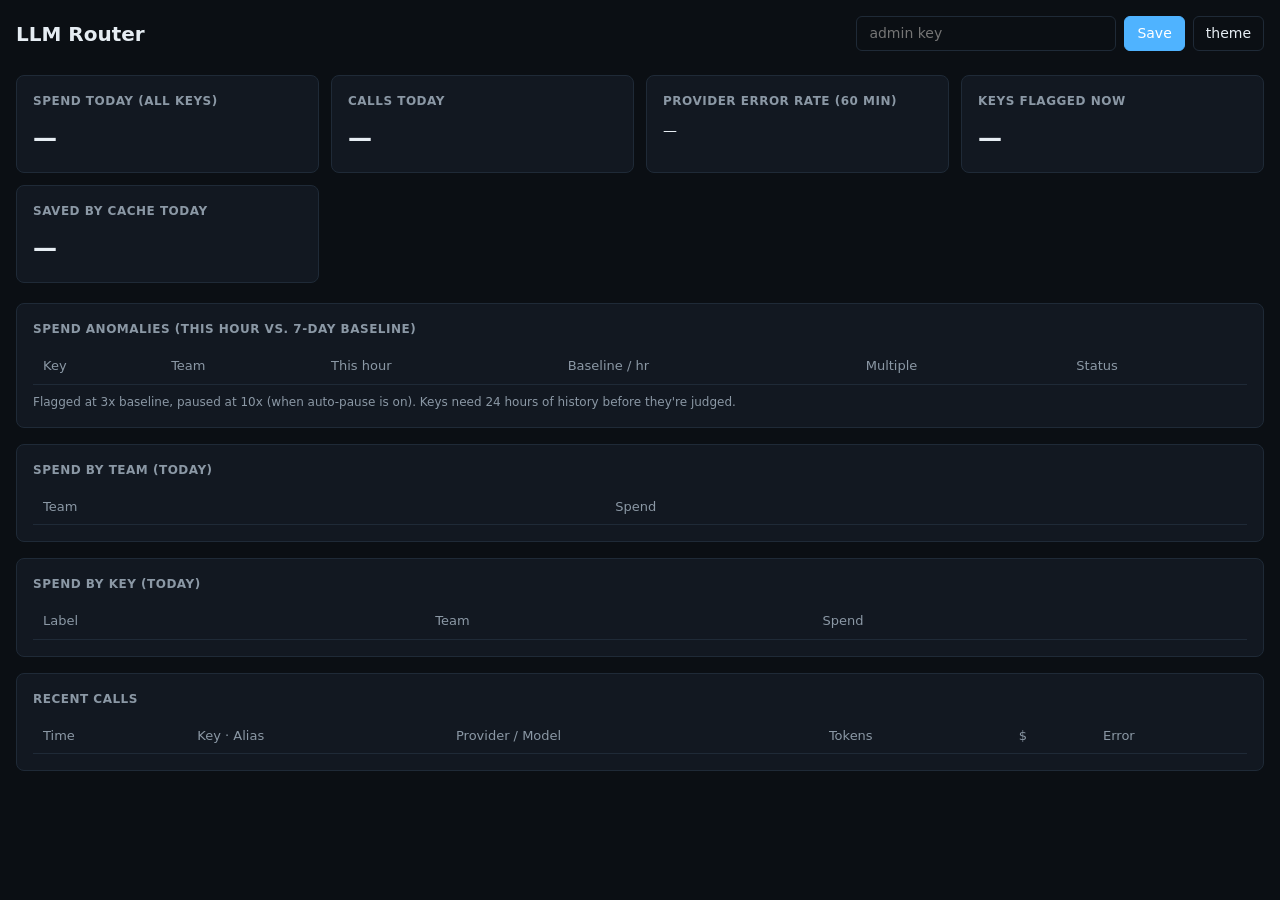
==== dashboard/index.html @ c04b36cc "v0.4.0: first public release" ====
<!doctype html>
<html lang="en" data-theme="dark">
<head>
<meta charset="utf-8" />
<title>LLM Router — Dashboard</title>
<meta name="viewport" content="width=device-width,initial-scale=1" />
<style>
  :root {
    --bg: #0b0f14; --panel: #121821; --fg: #e6edf3; --muted: #8b98a5;
    --accent: #4fb3ff; --danger: #ff6b6b; --ok: #4ade80; --border: #1f2a37;
  }
  :root:not([data-theme="dark"]) {
    --bg: #ffffff; --panel: #f6f8fa; --fg: #1f2328; --muted: #656d76;
    --accent: #0969da; --danger: #cf222e; --ok: #1a7f37; --border: #d0d7de;
  }
  @media (prefers-color-scheme: light) {
    :root:not([data-theme="dark"]) {
      --bg: #ffffff; --panel: #f6f8fa; --fg: #1f2328; --muted: #656d76;
      --accent: #0969da; --danger: #cf222e; --ok: #1a7f37; --border: #d0d7de;
    }
  }
  * { box-sizing: border-box; }
  body {
    margin: 0; font: 14px/1.5 ui-sans-serif, system-ui, -apple-system, sans-serif;
    background: var(--bg); color: var(--fg); padding: 16px;
  }
  header { display: flex; justify-content: space-between; align-items: center; margin-bottom: 24px; }
  h1 { font-size: 20px; margin: 0; }
  h2 { font-size: 12px; margin: 0 0 10px; color: var(--muted); text-transform: uppercase; letter-spacing: .5px; }
  .grid { display: grid; grid-template-columns: repeat(auto-fit, minmax(260px, 1fr)); gap: 12px; margin-bottom: 20px; }
  .card { background: var(--panel); border: 1px solid var(--border); border-radius: 8px; padding: 16px; }
  .stat { font-size: 24px; font-weight: 600; }
  table { width: 100%; border-collapse: collapse; font-size: 13px; }
  th, td { padding: 8px 10px; text-align: left; border-bottom: 1px solid var(--border); }
  th { color: var(--muted); font-weight: 500; }
  td.err { color: var(--danger); font-family: ui-monospace, monospace; font-size: 11px; max-width: 320px; overflow: hidden; text-overflow: ellipsis; }
  input, button {
    font: inherit; border: 1px solid var(--border); background: var(--bg); color: var(--fg);
    padding: 6px 12px; border-radius: 6px;
  }
  button { cursor: pointer; }
  button.primary { background: var(--accent); color: white; border-color: var(--accent); }
  .row { display: flex; gap: 8px; align-items: center; flex-wrap: wrap; }
  .muted { color: var(--muted); font-size: 12px; }
  .pill { display: inline-block; padding: 2px 8px; border-radius: 999px; font-size: 11px;
          background: color-mix(in srgb, var(--accent) 20%, transparent); color: var(--accent); }
  .pill.err { background: color-mix(in srgb, var(--danger) 20%, transparent); color: var(--danger); }
</style>
</head>
<body>
<header>
  <h1>LLM Router</h1>
  <div class="row">
    <input id="adminKey" type="password" placeholder="admin key" style="width: 260px;" />
    <button class="primary" onclick="save()">Save</button>
    <button onclick="toggleTheme()">theme</button>
  </div>
</header>

<div class="grid">
  <div class="card"><h2>Spend today (all keys)</h2><div class="stat" id="totalSpend">—</div></div>
  <div class="card"><h2>Calls today</h2><div class="stat" id="totalCalls">—</div></div>
  <div class="card"><h2>Provider error rate (60 min)</h2><div id="providerErr">—</div></div>
  <div class="card"><h2>Keys flagged now</h2><div class="stat" id="flaggedCount">—</div></div>
  <div class="card"><h2>Saved by cache today</h2><div class="stat" id="cacheSaved">—</div><div class="muted" id="cacheRate"></div></div>
</div>

<div class="card" style="margin-bottom: 16px;">
  <h2>Spend anomalies (this hour vs. 7-day baseline)</h2>
  <table>
    <thead><tr><th>Key</th><th>Team</th><th>This hour</th><th>Baseline / hr</th><th>Multiple</th><th>Status</th></tr></thead>
    <tbody id="anomalyBody"></tbody>
  </table>
  <div class="muted" style="margin-top:8px">Flagged at 3x baseline, paused at 10x (when auto-pause is on). Keys need 24 hours of history before they're judged.</div>
</div>

<div class="card" style="margin-bottom: 16px;">
  <h2>Spend by team (today)</h2>
  <table><thead><tr><th>Team</th><th>Spend</th></tr></thead><tbody id="teamBody"></tbody></table>
</div>

<div class="card" style="margin-bottom: 16px;">
  <h2>Spend by key (today)</h2>
  <table><thead><tr><th>Label</th><th>Team</th><th>Spend</th></tr></thead><tbody id="keyBody"></tbody></table>
</div>

<div class="card">
  <h2>Recent calls</h2>
  <table>
    <thead><tr><th>Time</th><th>Key · Alias</th><th>Provider / Model</th><th>Tokens</th><th>$</th><th>Error</th></tr></thead>
    <tbody id="callsBody"></tbody>
  </table>
</div>

<script>
const $ = (id) => document.getElementById(id);
const esc = (t) => String(t ?? "").replace(/[&<>"']/g, c => ({"&":"&amp;","<":"&lt;",">":"&gt;",'"':"&quot;","'":"&#39;"}[c]));
const BASE = location.origin;
function toggleTheme() {
  const r = document.documentElement;
  r.setAttribute("data-theme", r.getAttribute("data-theme") === "dark" ? "light" : "dark");
}
function getKey() { try { return sessionStorage.getItem("adminKey") || ""; } catch { return ""; } }
function save() { try { sessionStorage.setItem("adminKey", $("adminKey").value); } catch {}  refresh(); }
async function call(path) {
  const r = await fetch(BASE + path, { headers: { "Authorization": "Bearer " + getKey() } });
  if (!r.ok) throw new Error(await r.text());
  return r.json();
}
async function refresh() {
  if (!getKey()) return;
  try {
    const [usage, calls, anomalies] = await Promise.all([
      call("/admin/usage/today"), call("/admin/recent?limit=50"), call("/admin/anomalies"),
    ]);
    $("totalSpend").textContent = "$" + usage.total_spend_usd.toFixed(4);
    $("totalCalls").textContent = usage.calls_today;
    const cache = usage.cache || { saved_usd: 0, hits: 0, hit_rate: 0 };
    $("cacheSaved").textContent = "$" + cache.saved_usd.toFixed(4);
    $("cacheRate").textContent = `${cache.hits} hits · ${(cache.hit_rate * 100).toFixed(1)}% of calls`;
    const flagged = anomalies.filter(a => a.verdict !== "ok").length;
    $("flaggedCount").textContent = flagged;
    $("flaggedCount").style.color = flagged ? "var(--danger)" : "";

    $("providerErr").innerHTML = (usage.provider_errors_60m || []).map(p => {
      const rate = p.total ? (p.errors / p.total * 100).toFixed(1) : "0";
      return `<span class="${p.errors ? "pill err" : "pill"}" style="margin-right:6px">${esc(p.provider)}: ${rate}% (${p.errors}/${p.total})</span>`;
    }).join("") || '<span class="muted">no calls in the last hour</span>';

    $("anomalyBody").innerHTML = anomalies.map(a => {
      const cls = a.verdict === "ok" ? "pill" : "pill err";
      const status = a.history_hours < 24 ? '<span class="muted">learning</span>' : `<span class="${cls}">${esc(a.verdict)}</span>`;
      return `<tr><td>${esc(a.label)}</td><td>${esc(a.team)}</td><td>$${a.hour_spend_usd.toFixed(4)}</td>
        <td>$${a.baseline_hourly_usd.toFixed(4)}</td><td>${a.multiple ? a.multiple.toFixed(1) + "x" : "—"}</td><td>${status}</td></tr>`;
    }).join("") || '<tr><td colspan="6" class="muted">no keys yet</td></tr>';

    $("teamBody").innerHTML = Object.entries(usage.per_team).map(([t, s]) =>
      `<tr><td>${esc(t)}</td><td>$${s.toFixed(4)}</td></tr>`).join("") || '<tr><td colspan="2" class="muted">—</td></tr>';
    $("keyBody").innerHTML = usage.per_key.map(k =>
      `<tr><td>${esc(k.label)}</td><td>${esc(k.team)}</td><td>$${k.spend_usd.toFixed(4)}</td></tr>`).join("")
      || '<tr><td colspan="3" class="muted">—</td></tr>';
    $("callsBody").innerHTML = calls.map(c => `
      <tr>
        <td>${new Date(c.ts.replace(" ", "T") + "Z").toLocaleTimeString()}</td>
        <td>${esc(c.label)} · ${esc(c.alias)}</td>
        <td>${c.cached ? '<span class="pill">cache</span> ' : ""}${esc(c.provider)} / ${esc(c.model)}</td>
        <td>${c.prompt_tokens}+${c.completion_tokens}</td>
        <td>$${c.cost_usd.toFixed(5)}${c.cached ? ` <span class="muted">saved $${c.saved_usd.toFixed(5)}</span>` : ""}</td>
        <td class="err">${esc(c.error || "")}</td>
      </tr>`).join("") || '<tr><td colspan="6" class="muted">no calls yet</td></tr>';
  } catch (e) {
    $("teamBody").innerHTML = `<tr><td colspan="2" class="muted">${esc(e.message)}</td></tr>`;
  }
}
$("adminKey").value = getKey();
refresh();
setInterval(refresh, 5000);
</script>
</body>
</html>
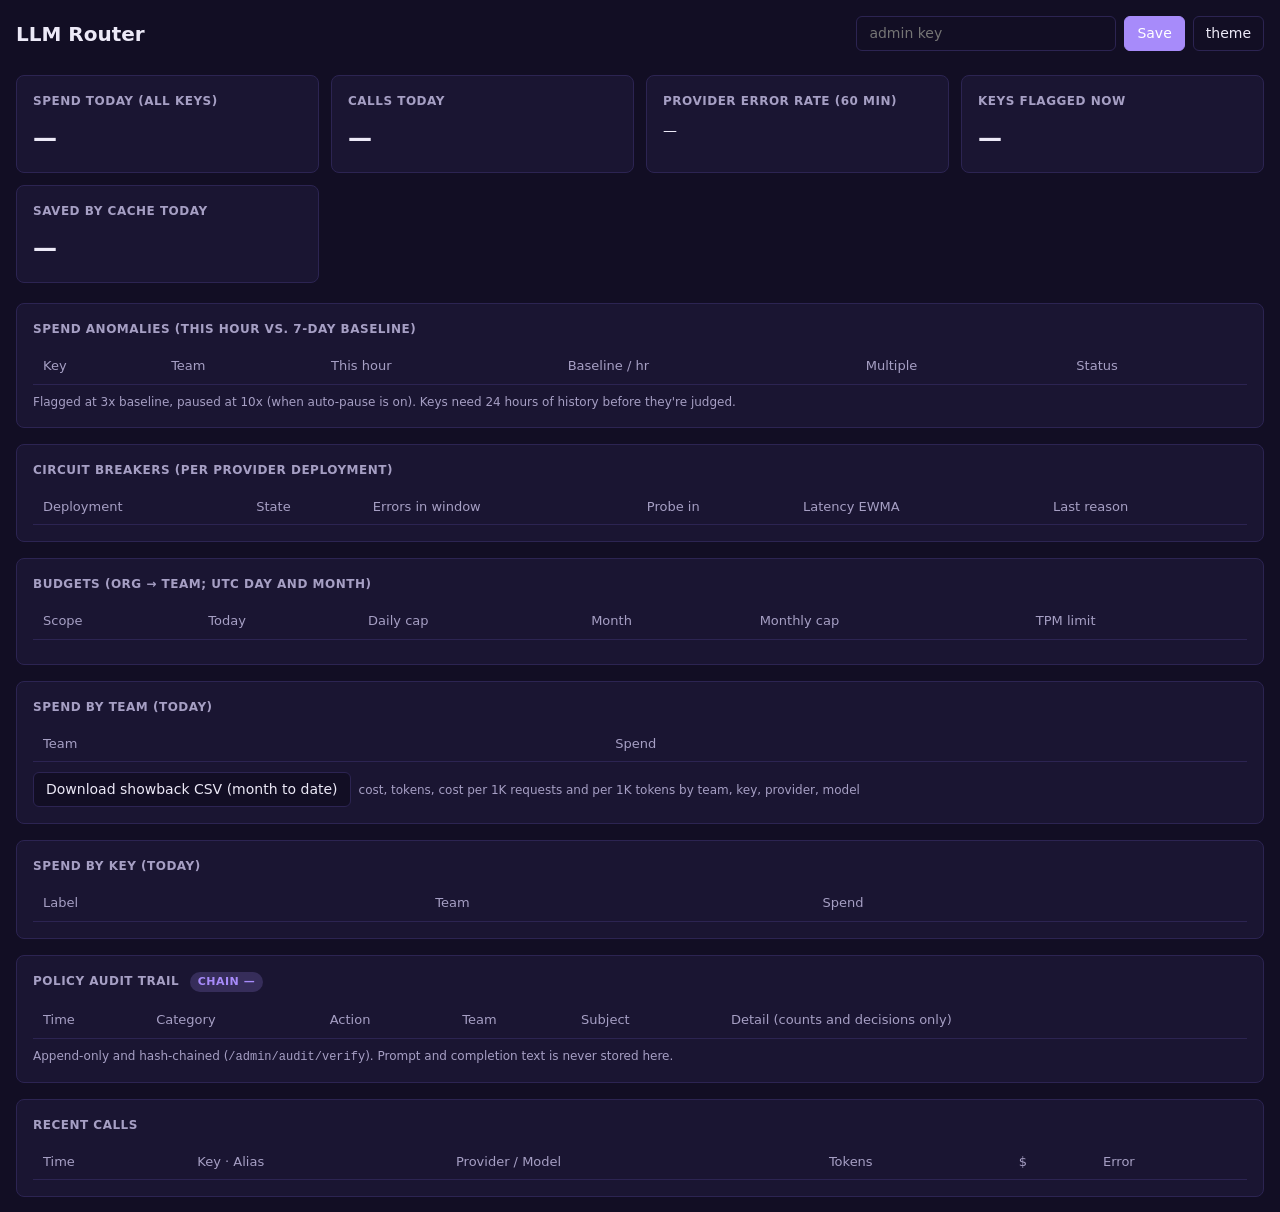
==== commit 10bd9ec9: "v0.6.0: dashboard (breakers, policy, audit chain, semantic cache, MCP)" ====
--- a/dashboard/index.html
+++ b/dashboard/index.html
@@ -6,17 +6,17 @@
 <meta name="viewport" content="width=device-width,initial-scale=1" />
 <style>
   :root {
-    --bg: #0b0f14; --panel: #121821; --fg: #e6edf3; --muted: #8b98a5;
-    --accent: #4fb3ff; --danger: #ff6b6b; --ok: #4ade80; --border: #1f2a37;
+    --bg: #120E24; --panel: #1A1532; --fg: #ECE9F7; --muted: #A69FC4;
+    --accent: #A78BFA; --danger: #F87171; --ok: #4ADE80; --border: #2C2452; --warn: #FB923C;
   }
   :root:not([data-theme="dark"]) {
     --bg: #ffffff; --panel: #f6f8fa; --fg: #1f2328; --muted: #656d76;
-    --accent: #0969da; --danger: #cf222e; --ok: #1a7f37; --border: #d0d7de;
+    --accent: #6d28d9; --danger: #cf222e; --ok: #1a7f37; --border: #d0d7de; --warn: #c2410c;
   }
   @media (prefers-color-scheme: light) {
     :root:not([data-theme="dark"]) {
       --bg: #ffffff; --panel: #f6f8fa; --fg: #1f2328; --muted: #656d76;
-      --accent: #0969da; --danger: #cf222e; --ok: #1a7f37; --border: #d0d7de;
+      --accent: #6d28d9; --danger: #cf222e; --ok: #1a7f37; --border: #d0d7de; --warn: #c2410c;
     }
   }
   * { box-sizing: border-box; }
@@ -44,7 +44,10 @@
   .muted { color: var(--muted); font-size: 12px; }
   .pill { display: inline-block; padding: 2px 8px; border-radius: 999px; font-size: 11px;
           background: color-mix(in srgb, var(--accent) 20%, transparent); color: var(--accent); }
-  .pill.err { background: color-mix(in srgb, var(--danger) 20%, transparent); color: var(--danger); }
+  .pill.err, .pill.open { background: color-mix(in srgb, var(--danger) 20%, transparent); color: var(--danger); }
+  .pill.half_open { background: color-mix(in srgb, var(--warn) 20%, transparent); color: var(--warn); }
+  .pill.closed { background: color-mix(in srgb, var(--ok) 20%, transparent); color: var(--ok); }
+  .tablewrap { overflow-x: auto; }
 </style>
 </head>
 <body>
@@ -75,8 +78,29 @@
 </div>
 
 <div class="card" style="margin-bottom: 16px;">
+  <h2>Circuit breakers (per provider deployment)</h2>
+  <div class="tablewrap"><table>
+    <thead><tr><th>Deployment</th><th>State</th><th>Errors in window</th><th>Probe in</th><th>Latency EWMA</th><th>Last reason</th></tr></thead>
+    <tbody id="circuitBody"></tbody>
+  </table></div>
+</div>
+
+<div class="card" style="margin-bottom: 16px;">
+  <h2>Budgets (org &rarr; team; UTC day and month)</h2>
+  <div class="tablewrap"><table>
+    <thead><tr><th>Scope</th><th>Today</th><th>Daily cap</th><th>Month</th><th>Monthly cap</th><th>TPM limit</th></tr></thead>
+    <tbody id="budgetBody"></tbody>
+  </table></div>
+  <div class="muted" id="budgetWarn" style="margin-top:8px"></div>
+</div>
+
+<div class="card" style="margin-bottom: 16px;">
   <h2>Spend by team (today)</h2>
   <table><thead><tr><th>Team</th><th>Spend</th></tr></thead><tbody id="teamBody"></tbody></table>
+  <div class="row" style="margin-top:10px">
+    <button onclick="downloadShowback()">Download showback CSV (month to date)</button>
+    <span class="muted">cost, tokens, cost per 1K requests and per 1K tokens by team, key, provider, model</span>
+  </div>
 </div>
 
 <div class="card" style="margin-bottom: 16px;">
@@ -84,6 +108,14 @@
   <table><thead><tr><th>Label</th><th>Team</th><th>Spend</th></tr></thead><tbody id="keyBody"></tbody></table>
 </div>
 
+<div class="card" style="margin-bottom: 16px;">
+  <h2>Policy audit trail <span id="auditChain" class="pill" style="margin-left:6px">chain —</span></h2>
+  <div class="tablewrap"><table>
+    <thead><tr><th>Time</th><th>Category</th><th>Action</th><th>Team</th><th>Subject</th><th>Detail (counts and decisions only)</th></tr></thead>
+    <tbody id="auditBody"></tbody>
+  </table></div>
+  <div class="muted" style="margin-top:8px">Append-only and hash-chained (<code>/admin/audit/verify</code>). Prompt and completion text is never stored here.</div>
+</div>
 <div class="card">
   <h2>Recent calls</h2>
   <table>
@@ -107,12 +139,43 @@
   if (!r.ok) throw new Error(await r.text());
   return r.json();
 }
+async function downloadShowback() {
+  const r = await fetch(BASE + "/admin/showback?format=csv", { headers: { "Authorization": "Bearer " + getKey() } });
+  if (!r.ok) { alert(await r.text()); return; }
+  const url = URL.createObjectURL(await r.blob());
+  const a = Object.assign(document.createElement("a"), { href: url, download: "showback.csv" });
+  document.body.appendChild(a); a.click(); a.remove(); URL.revokeObjectURL(url);
+}
+const cap = (v) => v == null ? '<span class="muted">none</span>' : "$" + Number(v).toFixed(2);
+function budgetRow(name, b) {
+  return `<tr><td>${esc(name)}</td><td>$${b.daily.spent_usd.toFixed(4)}${b.daily.used_pct != null ? ` <span class="muted">${b.daily.used_pct}%</span>` : ""}</td>
+    <td>${cap(b.daily.cap_usd)}</td><td>$${b.monthly.spent_usd.toFixed(4)}</td><td>${cap(b.monthly.cap_usd)}</td>
+    <td>${b.tpm ? b.tpm.toLocaleString() : '<span class="muted">none</span>'}</td></tr>`;
+}
 async function refresh() {
   if (!getKey()) return;
   try {
-    const [usage, calls, anomalies] = await Promise.all([
+    const [usage, calls, anomalies, circuits, budgets, auditRows, chain] = await Promise.all([
       call("/admin/usage/today"), call("/admin/recent?limit=50"), call("/admin/anomalies"),
+      call("/admin/circuits"), call("/admin/budgets"), call("/admin/audit?limit=30&exclude_allow=true"), call("/admin/audit/verify"),
     ]);
+    $("auditChain").textContent = chain.ok ? `chain ok · ${chain.rows} rows` : `chain broken at row ${chain.first_bad_id}`;
+    $("auditChain").className = chain.ok ? "pill closed" : "pill err";
+    $("auditBody").innerHTML = auditRows.map(a => `<tr>
+      <td>${new Date(a.ts.replace(" ", "T") + "Z").toLocaleTimeString()}</td><td>${esc(a.category)}</td>
+      <td><span class="pill ${/deny|block|error|limited|cap/.test(a.action) ? "err" : ""}">${esc(a.action)}</span></td>
+      <td>${esc(a.team)}</td><td>${esc(a.subject)}</td>
+      <td class="muted">${esc(JSON.stringify(a.detail))}</td></tr>`).join("")
+      || '<tr><td colspan="6" class="muted">no policy actions yet</td></tr>';
+    const ewma = Object.fromEntries(circuits.latency.filter(l => l.kind === "latency").map(l => [l.deployment, l.ewma_s]));
+    $("circuitBody").innerHTML = circuits.breakers.map(b => `<tr><td>${esc(b.deployment)}</td>
+      <td><span class="pill ${esc(b.state)}">${esc(b.state.replace("_", "-"))}</span></td>
+      <td>${b.window_errors}/${b.window_requests}</td><td>${b.retry_in_s ? b.retry_in_s.toFixed(0) + " s" : "—"}</td>
+      <td>${ewma[b.deployment] != null ? (ewma[b.deployment] * 1000).toFixed(0) + " ms" : "—"}</td>
+      <td class="muted">${esc(b.reason)}</td></tr>`).join("") || '<tr><td colspan="6" class="muted">no provider calls yet</td></tr>';
+    $("budgetBody").innerHTML = budgetRow("org", budgets.org) +
+      Object.entries(budgets.teams).map(([t, b]) => budgetRow("team " + t, b)).join("");
+    $("budgetWarn").textContent = (budgets.warnings || []).join(" · ");
     $("totalSpend").textContent = "$" + usage.total_spend_usd.toFixed(4);
     $("totalCalls").textContent = usage.calls_today;
     const cache = usage.cache || { saved_usd: 0, hits: 0, hit_rate: 0 };
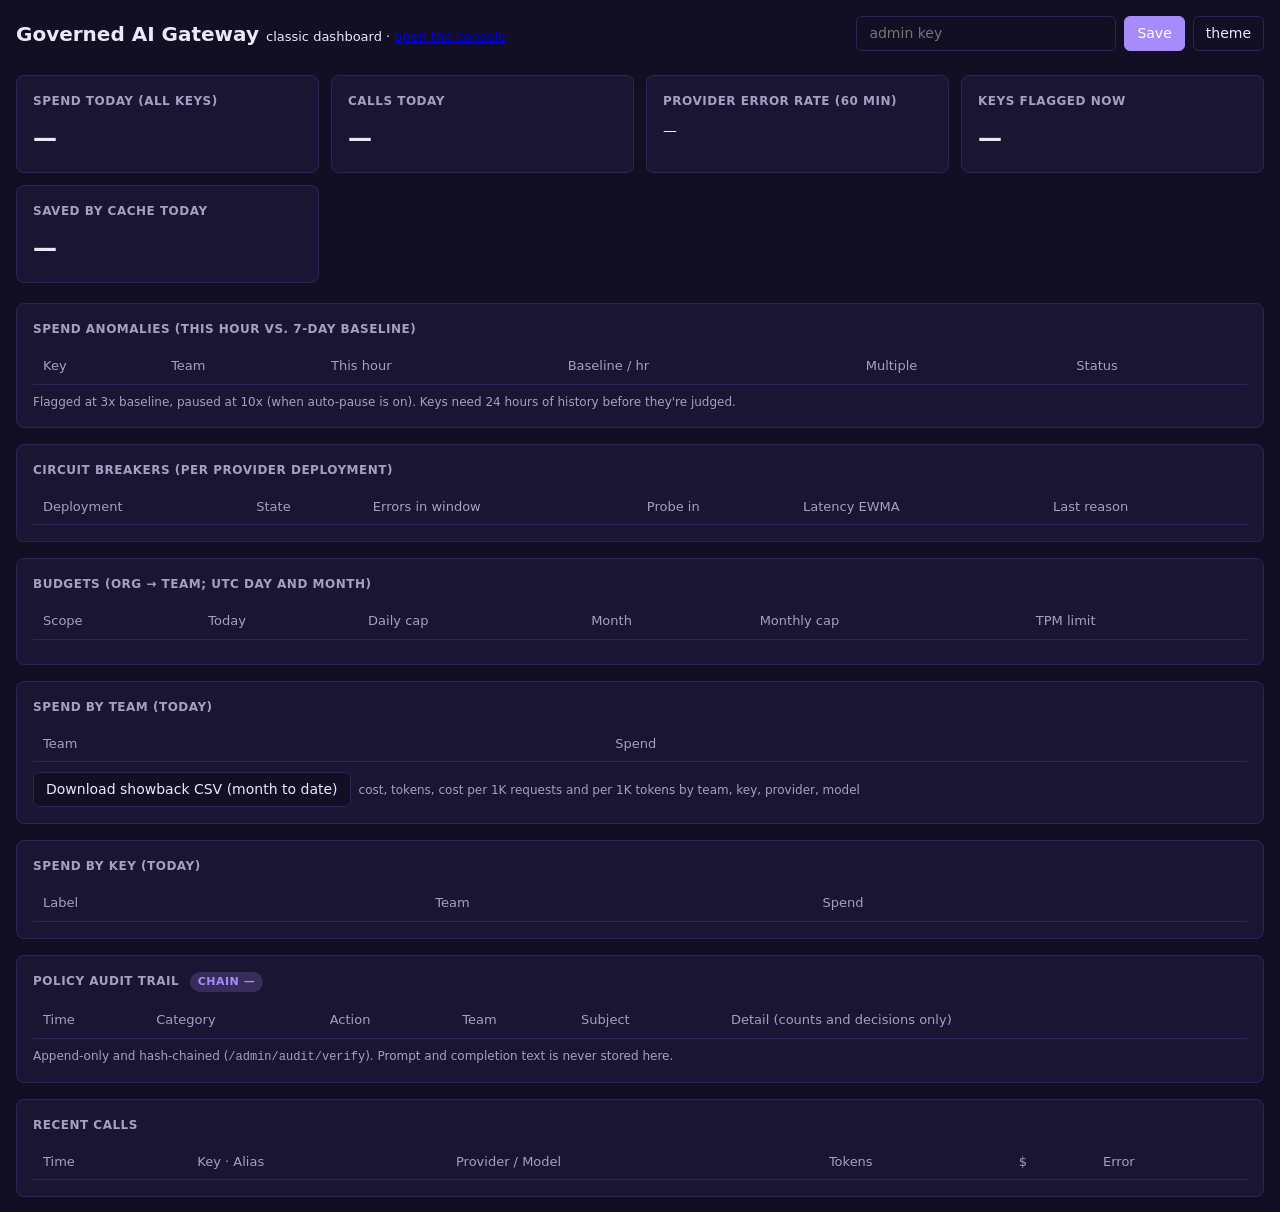
==== commit aa4d6b32: "v0.7.0: dashboard links to the console" ====
--- a/dashboard/index.html
+++ b/dashboard/index.html
@@ -2,7 +2,7 @@
 <html lang="en" data-theme="dark">
 <head>
 <meta charset="utf-8" />
-<title>LLM Router — Dashboard</title>
+<title>Governed AI Gateway — Dashboard</title>
 <meta name="viewport" content="width=device-width,initial-scale=1" />
 <style>
   :root {
@@ -52,7 +52,7 @@
 </head>
 <body>
 <header>
-  <h1>LLM Router</h1>
+  <h1>Governed AI Gateway <small style="font-size:13px;font-weight:400">classic dashboard · <a href="/console/">open the console</a></small></h1>
   <div class="row">
     <input id="adminKey" type="password" placeholder="admin key" style="width: 260px;" />
     <button class="primary" onclick="save()">Save</button>
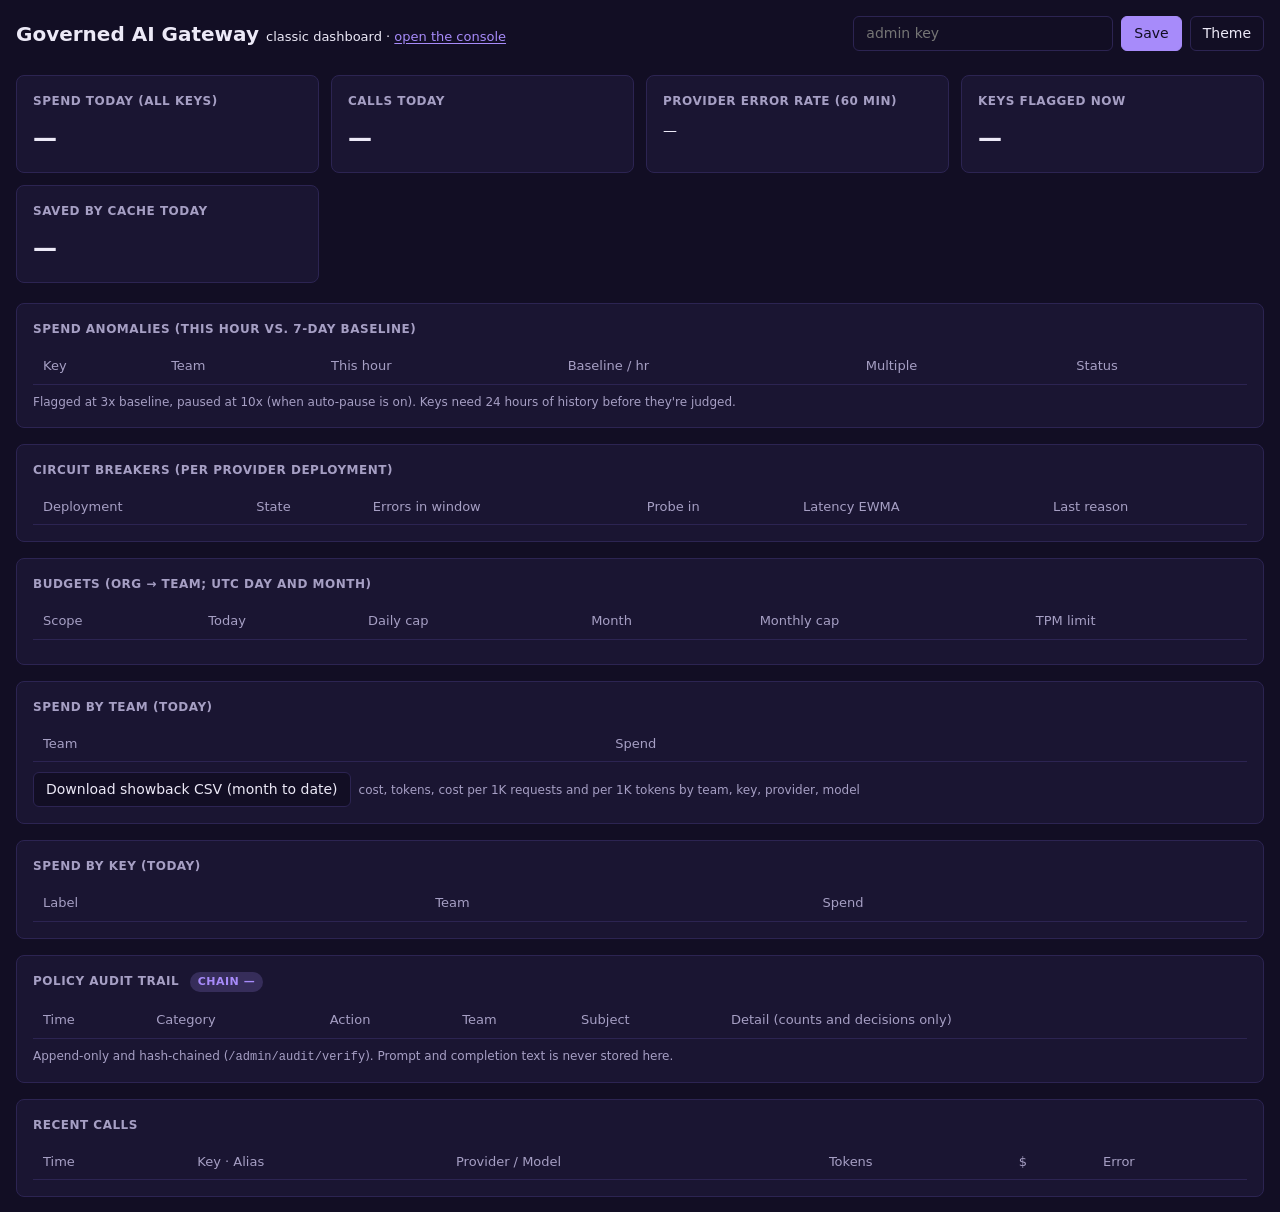
==== commit 3cb949c9: "Dashboard: mobile layout and dark-mode contrast Header wraps and the key input shrinks on phones; ta" ====
--- a/dashboard/index.html
+++ b/dashboard/index.html
@@ -4,19 +4,23 @@
 <meta charset="utf-8" />
 <title>Governed AI Gateway — Dashboard</title>
 <meta name="viewport" content="width=device-width,initial-scale=1" />
+<link rel="icon" href="data:image/svg+xml,%3Csvg xmlns='http://www.w3.org/2000/svg' viewBox='0 0 32 32'%3E%3Crect width='32' height='32' rx='8' fill='%238b5cf6'/%3E%3Cpath d='M9 11h14M9 16h9M9 21h14' stroke='white' stroke-width='2.4' stroke-linecap='round'/%3E%3C/svg%3E" />
 <style>
   :root {
     --bg: #120E24; --panel: #1A1532; --fg: #ECE9F7; --muted: #A69FC4;
     --accent: #A78BFA; --danger: #F87171; --ok: #4ADE80; --border: #2C2452; --warn: #FB923C;
+    --on-accent: #120E24;
   }
   :root:not([data-theme="dark"]) {
     --bg: #ffffff; --panel: #f6f8fa; --fg: #1f2328; --muted: #656d76;
     --accent: #6d28d9; --danger: #cf222e; --ok: #1a7f37; --border: #d0d7de; --warn: #c2410c;
+    --on-accent: #ffffff;
   }
   @media (prefers-color-scheme: light) {
     :root:not([data-theme="dark"]) {
       --bg: #ffffff; --panel: #f6f8fa; --fg: #1f2328; --muted: #656d76;
       --accent: #6d28d9; --danger: #cf222e; --ok: #1a7f37; --border: #d0d7de; --warn: #c2410c;
+      --on-accent: #ffffff;
     }
   }
   * { box-sizing: border-box; }
@@ -24,7 +28,10 @@
     margin: 0; font: 14px/1.5 ui-sans-serif, system-ui, -apple-system, sans-serif;
     background: var(--bg); color: var(--fg); padding: 16px;
   }
-  header { display: flex; justify-content: space-between; align-items: center; margin-bottom: 24px; }
+  a { color: var(--accent); text-underline-offset: 2px; }
+  header { display: flex; justify-content: space-between; align-items: center; flex-wrap: wrap; gap: 12px; margin-bottom: 24px; }
+  header .row { flex: 0 1 auto; min-width: 0; }
+  #adminKey { width: 260px; max-width: 100%; min-width: 0; flex: 1 1 160px; }
   h1 { font-size: 20px; margin: 0; }
   h2 { font-size: 12px; margin: 0 0 10px; color: var(--muted); text-transform: uppercase; letter-spacing: .5px; }
   .grid { display: grid; grid-template-columns: repeat(auto-fit, minmax(260px, 1fr)); gap: 12px; margin-bottom: 20px; }
@@ -32,14 +39,14 @@
   .stat { font-size: 24px; font-weight: 600; }
   table { width: 100%; border-collapse: collapse; font-size: 13px; }
   th, td { padding: 8px 10px; text-align: left; border-bottom: 1px solid var(--border); }
-  th { color: var(--muted); font-weight: 500; }
+  th { color: var(--muted); font-weight: 500; white-space: nowrap; }
   td.err { color: var(--danger); font-family: ui-monospace, monospace; font-size: 11px; max-width: 320px; overflow: hidden; text-overflow: ellipsis; }
   input, button {
     font: inherit; border: 1px solid var(--border); background: var(--bg); color: var(--fg);
     padding: 6px 12px; border-radius: 6px;
   }
   button { cursor: pointer; }
-  button.primary { background: var(--accent); color: white; border-color: var(--accent); }
+  button.primary { background: var(--accent); color: var(--on-accent); border-color: var(--accent); }
   .row { display: flex; gap: 8px; align-items: center; flex-wrap: wrap; }
   .muted { color: var(--muted); font-size: 12px; }
   .pill { display: inline-block; padding: 2px 8px; border-radius: 999px; font-size: 11px;
@@ -54,9 +61,9 @@
 <header>
   <h1>Governed AI Gateway <small style="font-size:13px;font-weight:400">classic dashboard · <a href="/console/">open the console</a></small></h1>
   <div class="row">
-    <input id="adminKey" type="password" placeholder="admin key" style="width: 260px;" />
+    <input id="adminKey" type="password" placeholder="admin key" />
     <button class="primary" onclick="save()">Save</button>
-    <button onclick="toggleTheme()">theme</button>
+    <button onclick="toggleTheme()">Theme</button>
   </div>
 </header>
 
@@ -70,10 +77,10 @@
 
 <div class="card" style="margin-bottom: 16px;">
   <h2>Spend anomalies (this hour vs. 7-day baseline)</h2>
-  <table>
+  <div class="tablewrap"><table>
     <thead><tr><th>Key</th><th>Team</th><th>This hour</th><th>Baseline / hr</th><th>Multiple</th><th>Status</th></tr></thead>
     <tbody id="anomalyBody"></tbody>
-  </table>
+  </table></div>
   <div class="muted" style="margin-top:8px">Flagged at 3x baseline, paused at 10x (when auto-pause is on). Keys need 24 hours of history before they're judged.</div>
 </div>
 
@@ -96,7 +103,7 @@
 
 <div class="card" style="margin-bottom: 16px;">
   <h2>Spend by team (today)</h2>
-  <table><thead><tr><th>Team</th><th>Spend</th></tr></thead><tbody id="teamBody"></tbody></table>
+  <div class="tablewrap"><table><thead><tr><th>Team</th><th>Spend</th></tr></thead><tbody id="teamBody"></tbody></table></div>
   <div class="row" style="margin-top:10px">
     <button onclick="downloadShowback()">Download showback CSV (month to date)</button>
     <span class="muted">cost, tokens, cost per 1K requests and per 1K tokens by team, key, provider, model</span>
@@ -105,7 +112,7 @@
 
 <div class="card" style="margin-bottom: 16px;">
   <h2>Spend by key (today)</h2>
-  <table><thead><tr><th>Label</th><th>Team</th><th>Spend</th></tr></thead><tbody id="keyBody"></tbody></table>
+  <div class="tablewrap"><table><thead><tr><th>Label</th><th>Team</th><th>Spend</th></tr></thead><tbody id="keyBody"></tbody></table></div>
 </div>
 
 <div class="card" style="margin-bottom: 16px;">
@@ -118,10 +125,10 @@
 </div>
 <div class="card">
   <h2>Recent calls</h2>
-  <table>
+  <div class="tablewrap"><table>
     <thead><tr><th>Time</th><th>Key · Alias</th><th>Provider / Model</th><th>Tokens</th><th>$</th><th>Error</th></tr></thead>
     <tbody id="callsBody"></tbody>
-  </table>
+  </table></div>
 </div>
 
 <script>
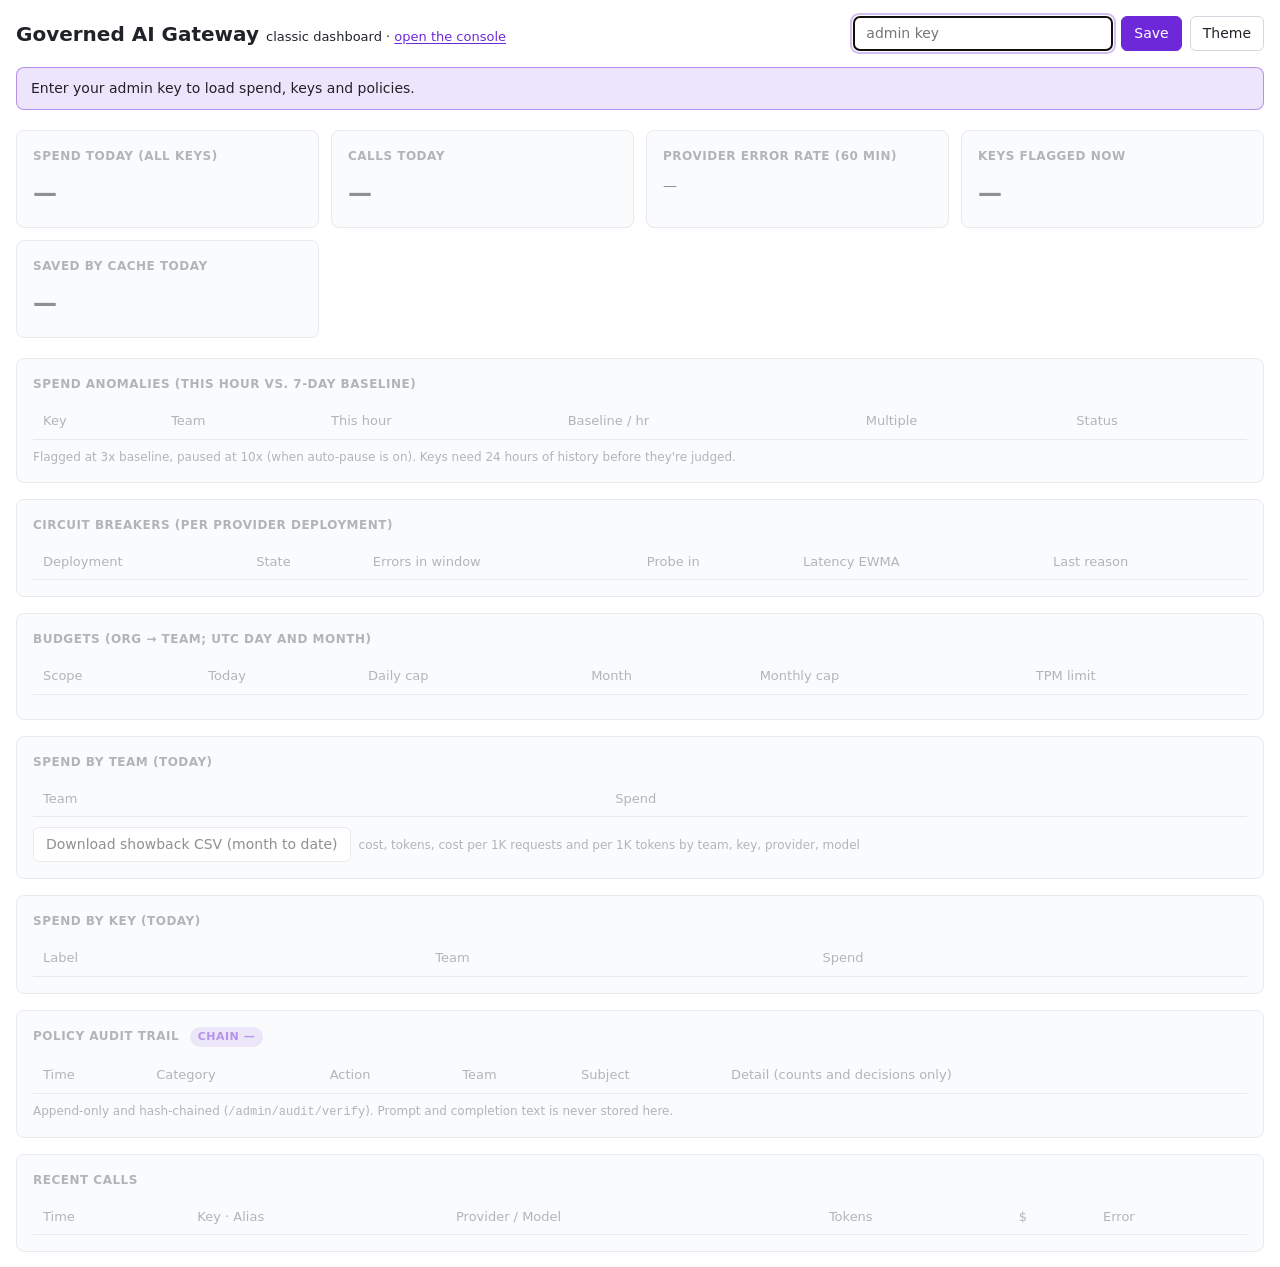
==== commit 2dd3fdb5: "Dashboard: admin-key prompt and system theme With no key, a notice asks for the admin key, the key f" ====
--- a/dashboard/index.html
+++ b/dashboard/index.html
@@ -1,26 +1,30 @@
 <!doctype html>
-<html lang="en" data-theme="dark">
+<html lang="en">
 <head>
 <meta charset="utf-8" />
 <title>Governed AI Gateway — Dashboard</title>
 <meta name="viewport" content="width=device-width,initial-scale=1" />
 <link rel="icon" href="data:image/svg+xml,%3Csvg xmlns='http://www.w3.org/2000/svg' viewBox='0 0 32 32'%3E%3Crect width='32' height='32' rx='8' fill='%238b5cf6'/%3E%3Cpath d='M9 11h14M9 16h9M9 21h14' stroke='white' stroke-width='2.4' stroke-linecap='round'/%3E%3C/svg%3E" />
 <style>
+  /* Follows the system theme (dark when there is no preference); the Theme button overrides it for the tab. */
   :root {
     --bg: #120E24; --panel: #1A1532; --fg: #ECE9F7; --muted: #A69FC4;
     --accent: #A78BFA; --danger: #F87171; --ok: #4ADE80; --border: #2C2452; --warn: #FB923C;
     --on-accent: #120E24;
-  }
-  :root:not([data-theme="dark"]) {
+    color-scheme: dark;
+  }
+  :root[data-theme="light"] {
     --bg: #ffffff; --panel: #f6f8fa; --fg: #1f2328; --muted: #656d76;
     --accent: #6d28d9; --danger: #cf222e; --ok: #1a7f37; --border: #d0d7de; --warn: #c2410c;
     --on-accent: #ffffff;
+    color-scheme: light;
   }
   @media (prefers-color-scheme: light) {
     :root:not([data-theme="dark"]) {
       --bg: #ffffff; --panel: #f6f8fa; --fg: #1f2328; --muted: #656d76;
       --accent: #6d28d9; --danger: #cf222e; --ok: #1a7f37; --border: #d0d7de; --warn: #c2410c;
       --on-accent: #ffffff;
+      color-scheme: light;
     }
   }
   * { box-sizing: border-box; }
@@ -55,17 +59,26 @@
   .pill.half_open { background: color-mix(in srgb, var(--warn) 20%, transparent); color: var(--warn); }
   .pill.closed { background: color-mix(in srgb, var(--ok) 20%, transparent); color: var(--ok); }
   .tablewrap { overflow-x: auto; }
+  /* Until data loads: a prompt (or the error) under the header, the key field highlighted, the empty cards dimmed. */
+  .notice { display: none; margin: -8px 0 20px; padding: 10px 14px; border-radius: 8px;
+            border: 1px solid color-mix(in srgb, var(--accent) 45%, transparent); background: color-mix(in srgb, var(--accent) 12%, transparent); }
+  body.needs-key .notice, body.load-error .notice { display: block; }
+  body.load-error .notice { border-color: color-mix(in srgb, var(--danger) 45%, transparent); background: color-mix(in srgb, var(--danger) 12%, transparent); }
+  body.needs-key #adminKey { border-color: var(--accent); box-shadow: 0 0 0 3px color-mix(in srgb, var(--accent) 30%, transparent); }
+  body.key-rejected #adminKey { border-color: var(--danger); box-shadow: 0 0 0 3px color-mix(in srgb, var(--danger) 25%, transparent); }
+  body:not(.loaded) .card { opacity: .5; }
 </style>
 </head>
 <body>
 <header>
   <h1>Governed AI Gateway <small style="font-size:13px;font-weight:400">classic dashboard · <a href="/console/">open the console</a></small></h1>
   <div class="row">
-    <input id="adminKey" type="password" placeholder="admin key" />
+    <input id="adminKey" type="password" placeholder="admin key" aria-describedby="notice" onkeydown="if (event.key === 'Enter') save()" />
     <button class="primary" onclick="save()">Save</button>
     <button onclick="toggleTheme()">Theme</button>
   </div>
 </header>
+<p class="notice" id="notice" role="status"></p>
 
 <div class="grid">
   <div class="card"><h2>Spend today (all keys)</h2><div class="stat" id="totalSpend">—</div></div>
@@ -137,13 +150,27 @@
 const BASE = location.origin;
 function toggleTheme() {
   const r = document.documentElement;
-  r.setAttribute("data-theme", r.getAttribute("data-theme") === "dark" ? "light" : "dark");
+  const dark = r.dataset.theme ? r.dataset.theme === "dark" : !matchMedia("(prefers-color-scheme: light)").matches;
+  r.setAttribute("data-theme", dark ? "light" : "dark");
+}
+function setState(state, msg = "", rejected = false) {
+  const b = document.body;
+  b.classList.toggle("needs-key", state === "needs-key");
+  b.classList.toggle("load-error", state === "error");
+  b.classList.toggle("key-rejected", rejected);
+  b.classList.toggle("loaded", state === "loaded");
+  $("notice").textContent = msg;
 }
 function getKey() { try { return sessionStorage.getItem("adminKey") || ""; } catch { return ""; } }
 function save() { try { sessionStorage.setItem("adminKey", $("adminKey").value); } catch {}  refresh(); }
 async function call(path) {
   const r = await fetch(BASE + path, { headers: { "Authorization": "Bearer " + getKey() } });
-  if (!r.ok) throw new Error(await r.text());
+  if (!r.ok) {
+    const text = await r.text();
+    let detail = text;
+    try { detail = JSON.parse(text).detail || text; } catch {}
+    throw Object.assign(new Error(String(detail).slice(0, 200)), { status: r.status });
+  }
   return r.json();
 }
 async function downloadShowback() {
@@ -160,7 +187,7 @@
     <td>${b.tpm ? b.tpm.toLocaleString() : '<span class="muted">none</span>'}</td></tr>`;
 }
 async function refresh() {
-  if (!getKey()) return;
+  if (!getKey()) { setState("needs-key", "Enter your admin key to load spend, keys and policies."); return; }
   try {
     const [usage, calls, anomalies, circuits, budgets, auditRows, chain] = await Promise.all([
       call("/admin/usage/today"), call("/admin/recent?limit=50"), call("/admin/anomalies"),
@@ -218,11 +245,15 @@
         <td>$${c.cost_usd.toFixed(5)}${c.cached ? ` <span class="muted">saved $${c.saved_usd.toFixed(5)}</span>` : ""}</td>
         <td class="err">${esc(c.error || "")}</td>
       </tr>`).join("") || '<tr><td colspan="6" class="muted">no calls yet</td></tr>';
+    setState("loaded");
   } catch (e) {
-    $("teamBody").innerHTML = `<tr><td colspan="2" class="muted">${esc(e.message)}</td></tr>`;
+    const rejected = e.status === 401 || e.status === 403;
+    setState("error", rejected ? `Admin key not accepted (HTTP ${e.status}). Check it and save again.`
+      : `Could not load the dashboard${e.status ? ` (HTTP ${e.status})` : ""}: ${e.message}`, rejected);
   }
 }
 $("adminKey").value = getKey();
+if (!getKey()) $("adminKey").focus();
 refresh();
 setInterval(refresh, 5000);
 </script>
